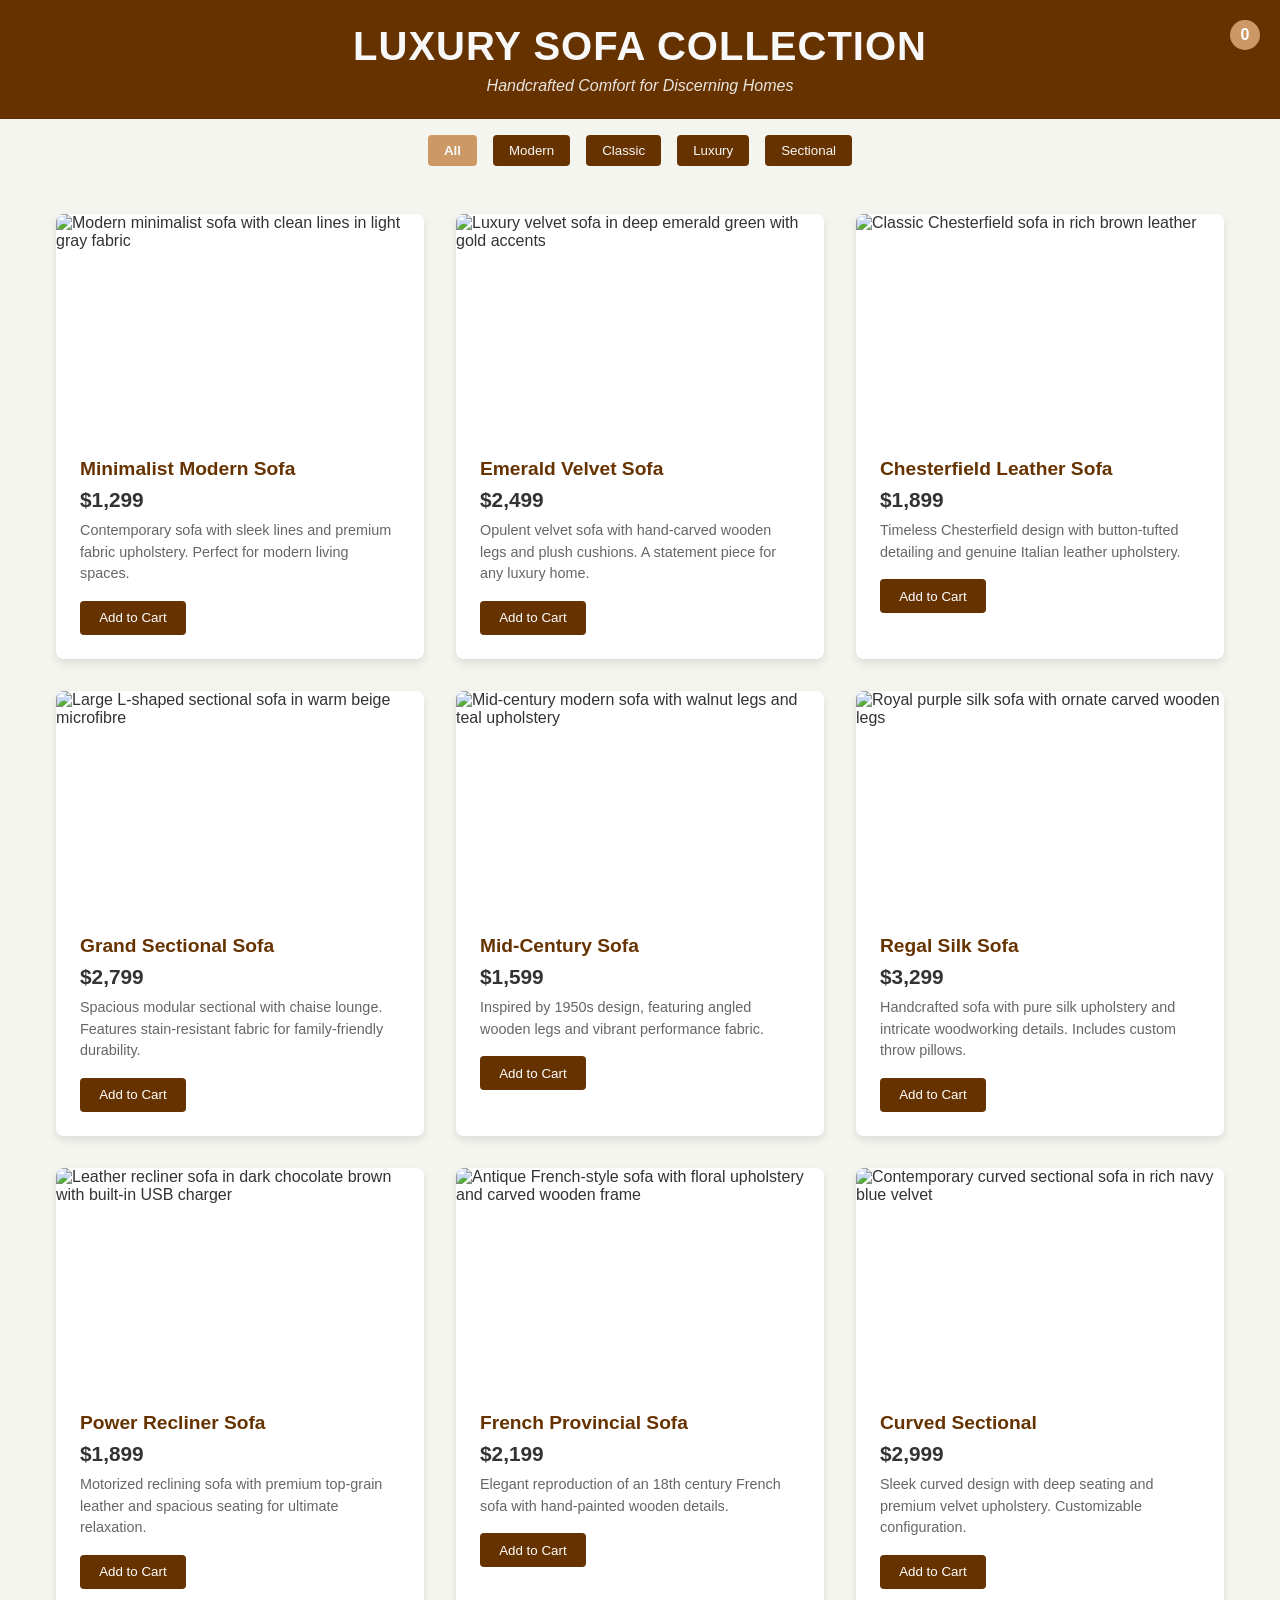
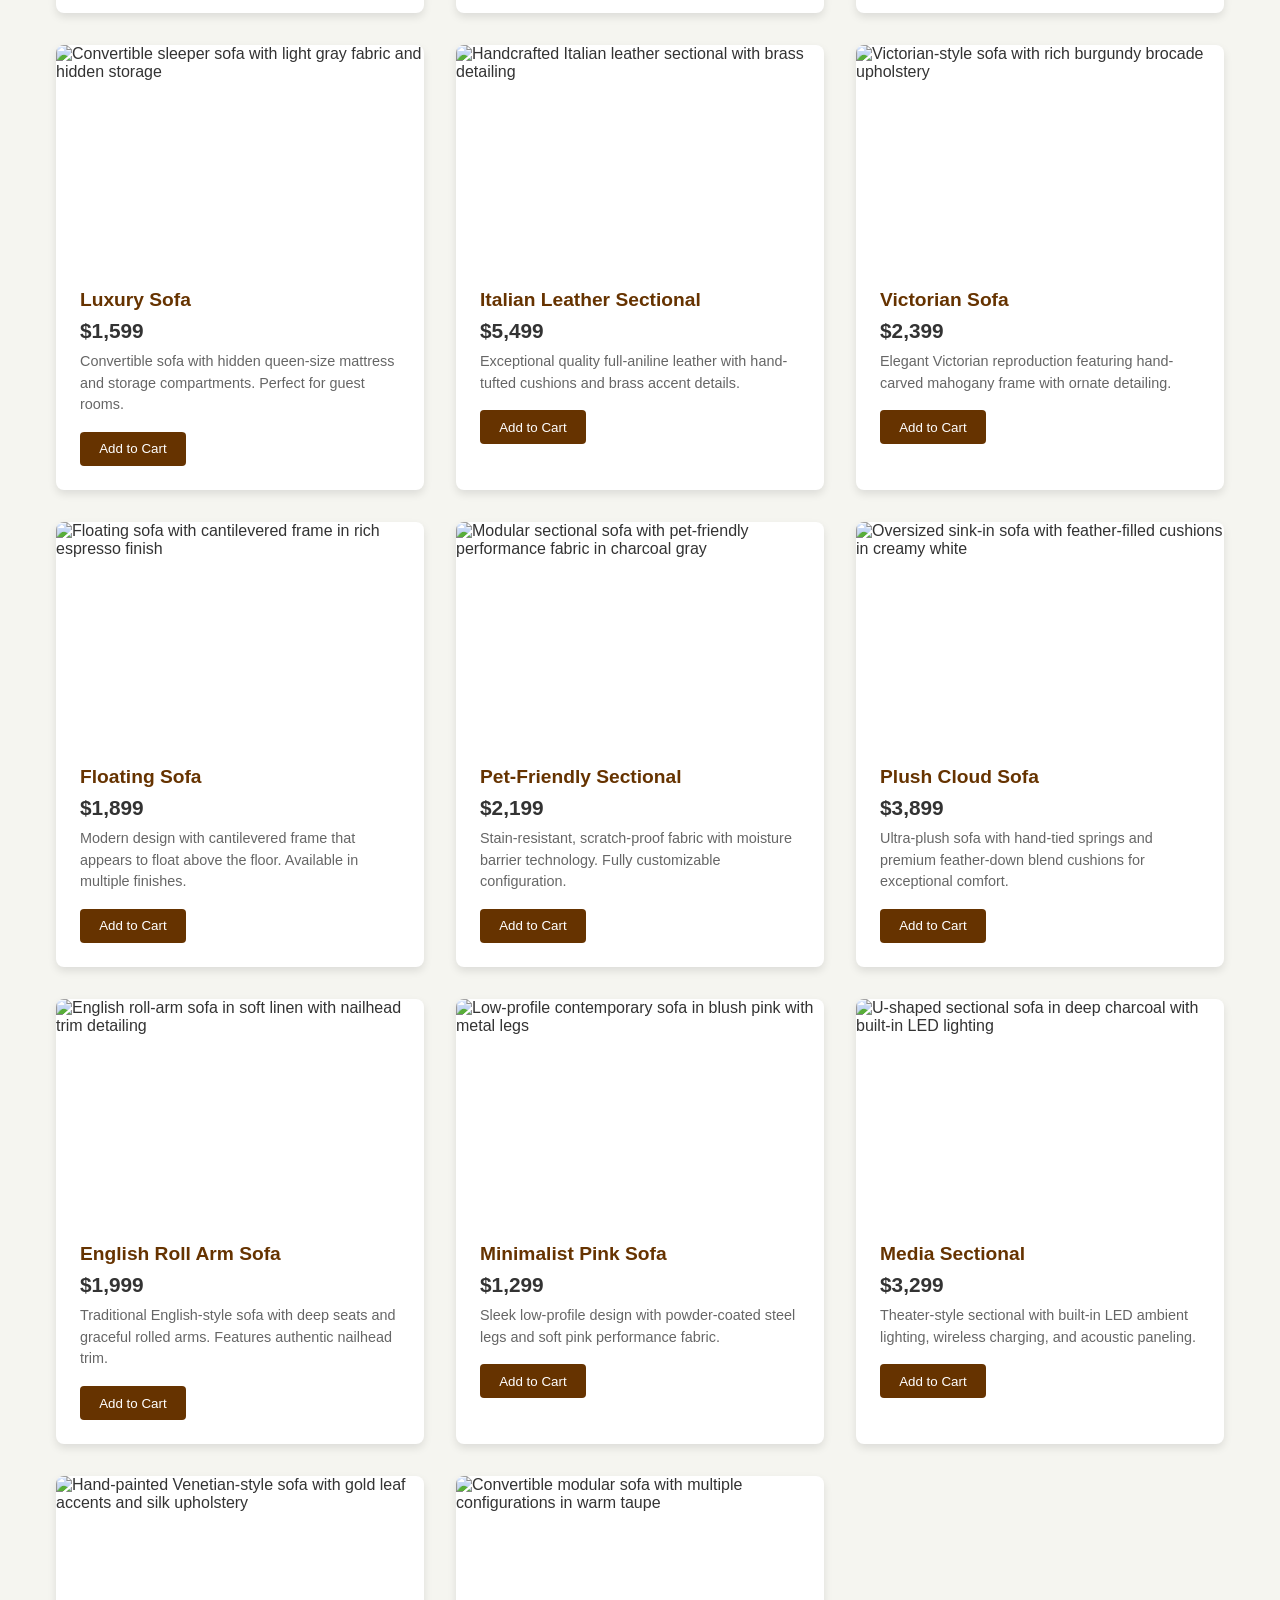
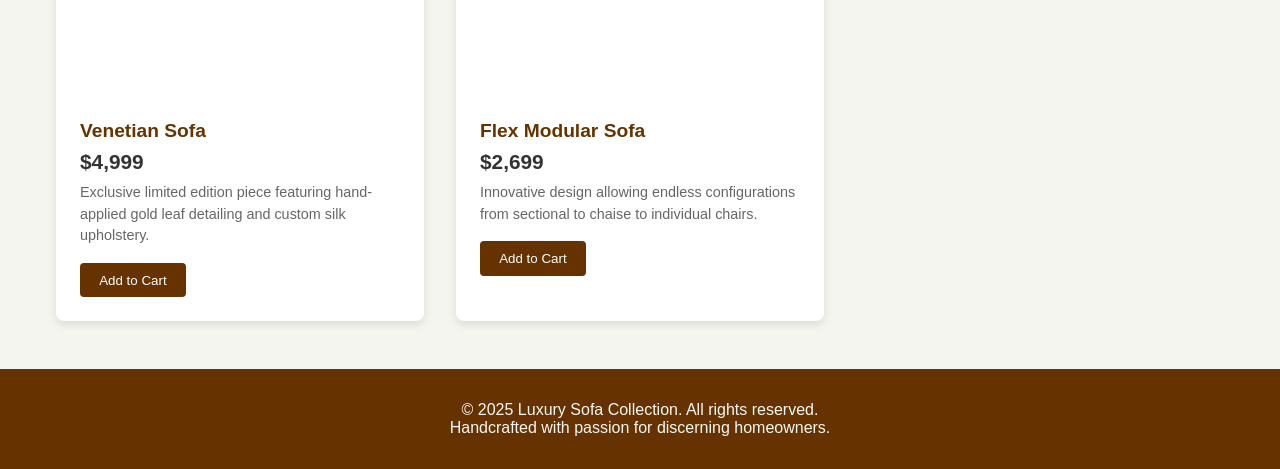
==== sofaCollection.html @ 9638f10d "Add files via upload" ====
<!DOCTYPE html>
<html lang="en">
<head>
    <meta charset="UTF-8">
    <meta name="viewport" content="width=device-width, initial-scale=1.0">
    <title>Luxury Sofa Collection</title>
    <link rel="stylesheet" href="https://cdnjs.cloudflare.com/ajax/libs/font-awesome/6.4.0/css/all.min.css">
    <style>
        :root {
            --primary-color: #663300;
            --secondary-color: #f5f5f0;
            --accent-color: #cc9966;
            --text-dark: #333;
            --text-light: #f8f8f8;
        }

        * {
            margin: 0;
            padding: 0;
            box-sizing: border-box;
            font-family: 'Segoe UI', Tahoma, Geneva, Verdana, sans-serif;
        }

        body {
            background-color: var(--secondary-color);
            color: var(--text-dark);
        }

        header {
            background-color: var(--primary-color);
            color: var(--text-light);
            padding: 1.5rem;
            text-align: center;
            box-shadow: 0 4px 12px rgba(0, 0, 0, 0.1);
        }

        .header-content {
            max-width: 1200px;
            margin: 0 auto;
        }

        h1 {
            font-size: 2.5rem;
            margin-bottom: 0.5rem;
            letter-spacing: 1px;
        }

        .tagline {
            font-style: italic;
            opacity: 0.9;
        }

        .filters {
            display: flex;
            justify-content: center;
            gap: 1rem;
            padding: 1rem;
            background-color: var(--secondary-color);
            flex-wrap: wrap;
        }

        .filter-btn {
            padding: 0.5rem 1rem;
            border: none;
            background-color: var(--primary-color);
            color: var(--text-light);
            border-radius: 4px;
            cursor: pointer;
            transition: all 0.3s ease;
        }

        .filter-btn:hover {
            background-color: var(--accent-color);
            transform: translateY(-2px);
        }

        .filter-btn.active {
            background-color: var(--accent-color);
            font-weight: bold;
        }

        .container {
            max-width: 1200px;
            margin: 2rem auto;
            padding: 0 1rem;
        }

        .gallery {
            display: grid;
            grid-template-columns: repeat(auto-fill, minmax(280px, 1fr));
            gap: 2rem;
        }

        .furniture-card {
            background: white;
            border-radius: 8px;
            overflow: hidden;
            box-shadow: 0 4px 8px rgba(0, 0, 0, 0.1);
            transition: transform 0.3s ease, box-shadow 0.3s ease;
        }

        .furniture-card:hover {
            transform: translateY(-5px);
            box-shadow: 0 8px 16px rgba(0, 0, 0, 0.15);
        }

        .card-image {
            height: 220px;
            overflow: hidden;
        }

        .card-image img {
            width: 100%;
            height: 100%;
            object-fit: cover;
            transition: transform 0.5s ease;
        }

        .furniture-card:hover .card-image img {
            transform: scale(1.05);
        }

        .card-content {
            padding: 1.5rem;
        }

        .card-title {
           
            font-size: 1.2rem;
            margin-bottom: 0.5rem;
            color: var(--primary-color);
        }

        .card-price {
            font-size: 1.3rem;
            font-weight: bold;
            color: var(--text-dark);
            margin-bottom: 0.5rem;
        }

        .card-description {
            font-size: 0.9rem;
            color: #666;
            margin-bottom: 1rem;
            line-height: 1.5;
        }

        .card-footer {
            display: flex;
            justify-content: space-between;
            align-items: center;
        }

        .add-to-cart {
            padding: 0.6rem 1.2rem;
            background-color: var(--primary-color);
            color: white;
            border: none;
            border-radius: 4px;
            cursor: pointer;
            transition: background-color 0.3s ease;
        }

        .add-to-cart:hover {
            background-color: var(--accent-color);
        }

        .cart-items-count {
            position: fixed;
            top: 20px;
            right: 20px;
            background-color: var(--accent-color);
            color: white;
            width: 30px;
            height: 30px;
            border-radius: 50%;
            display: flex;
            justify-content: center;
            align-items: center;
            font-weight: bold;
            z-index: 100;
        }

        .notification {
            position: fixed;
            top: 20px;
            left: 50%;
            transform: translateX(-50%);
            background-color: var(--accent-color);
            color: white;
            padding: 10px 20px;
            border-radius: 4px;
            box-shadow: 0 2px 8px rgba(0, 0, 0, 0.2);
            opacity: 0;
            transition: opacity 0.3s ease;
            z-index: 100;
        }

        .show-notification {
            opacity: 1;
        }

        footer {
            background-color: var(--primary-color);
            color: var(--text-light);
            text-align: center;
            padding: 2rem;
            margin-top: 3rem;
        }

        @media (max-width: 768px) {
            .gallery {
                grid-template-columns: repeat(auto-fill, minmax(240px, 1fr));
                gap: 1.5rem;
            }

            h1 {
                font-size: 2rem;
            }
        }

        @media (max-width: 480px) {
            .gallery {
                grid-template-columns: 1fr;
                gap: 1rem;
            }

            .filters {
                flex-direction: column;
                align-items: center;
            }
        }
    </style>
</head>
<body>
    <header>
        <div class="header-content">
            <h1>LUXURY SOFA COLLECTION</h1>
            <p class="tagline">Handcrafted Comfort for Discerning Homes</p>
        </div>
    </header>

    <div class="filters">
        <button class="filter-btn active" data-category="all">All</button>
        <button class="filter-btn" data-category="modern">Modern</button>
        <button class="filter-btn" data-category="classic">Classic</button>
        <button class="filter-btn" data-category="luxury">Luxury</button>
        <button class="filter-btn" data-category="sectional">Sectional</button>
    </div>

    <div class="container">
        <div class="gallery">
            <!-- Item 1 -->
            <div class="furniture-card" data-category="modern">
                <div class="card-image">
                    <img src="photos/sofas/graySofa.png" alt="Modern minimalist sofa with clean lines in light gray fabric" />
                </div>
                <div class="card-content">
                    <h3 class="card-title">Minimalist Modern Sofa</h3>
                    <div class="card-price">$1,299</div>
                    <p class="card-description">Contemporary sofa with sleek lines and premium fabric upholstery. Perfect for modern living spaces.</p>
                    <div class="card-footer">
                        <button class="add-to-cart" data-id="1">Add to Cart</button>
                    </div>
                </div>
            </div>

            <!-- Item 2 -->
            <div class="furniture-card" data-category="luxury">
                <div class="card-image">
                    <img src="photos/sofas/Emerald Velvet Sofa.jpg" alt="Luxury velvet sofa in deep emerald green with gold accents" />
                </div>
                <div class="card-content">
                    <h3 class="card-title">Emerald Velvet Sofa</h3>
                    <div class="card-price">$2,499</div>
                    <p class="card-description">Opulent velvet sofa with hand-carved wooden legs and plush cushions. A statement piece for any luxury home.</p>
                    <div class="card-footer">
                        <button class="add-to-cart" data-id="2">Add to Cart</button>
                    </div>
                </div>
            </div>

            <!-- Item 3 -->
            <div class="furniture-card" data-category="classic">
                <div class="card-image">
                    <img src="photos/sofas/lightblue.png" alt="Classic Chesterfield sofa in rich brown leather" />
                </div>
                <div class="card-content">
                    <h3 class="card-title">Chesterfield Leather Sofa</h3>
                    <div class="card-price">$1,899</div>
                    <p class="card-description">Timeless Chesterfield design with button-tufted detailing and genuine Italian leather upholstery.</p>
                    <div class="card-footer">
                        <button class="add-to-cart" data-id="3">Add to Cart</button>
                    </div>
                </div>
            </div>

            <!-- Item 4 -->
            <div class="furniture-card" data-category="sectional">
                <div class="card-image">
                    <img src="photos/sofas/lightgraySofa.png" alt="Large L-shaped sectional sofa in warm beige microfibre" />
                </div>
                <div class="card-content">
                    <h3 class="card-title">Grand Sectional Sofa</h3>
                    <div class="card-price">$2,799</div>
                    <p class="card-description">Spacious modular sectional with chaise lounge. Features stain-resistant fabric for family-friendly durability.</p>
                    <div class="card-footer">
                        <button class="add-to-cart" data-id="4">Add to Cart</button>
                    </div>
                </div>
            </div>

            <!-- Item 5 -->
            <div class="furniture-card" data-category="modern">
                <div class="card-image">
                    <img src="photos/sofas/Mid-Century Sofa.jpg" alt="Mid-century modern sofa with walnut legs and teal upholstery" />
                </div>
                <div class="card-content">
                    <h3 class="card-title">Mid-Century Sofa</h3>
                    <div class="card-price">$1,599</div>
                    <p class="card-description">Inspired by 1950s design, featuring angled wooden legs and vibrant performance fabric.</p>
                    <div class="card-footer">
                        <button class="add-to-cart" data-id="5">Add to Cart</button>
                    </div>
                </div>
            </div>

            <!-- Item 6 -->
            <div class="furniture-card" data-category="luxury">
                <div class="card-image">
                    <img src="photos/sofas/sofa1.jpg" alt="Royal purple silk sofa with ornate carved wooden legs" />
                </div>
                <div class="card-content">
                    <h3 class="card-title">Regal Silk Sofa</h3>
                    <div class="card-price">$3,299</div>
                    <p class="card-description">Handcrafted sofa with pure silk upholstery and intricate woodworking details. Includes custom throw pillows.</p>
                    <div class="card-footer">
                        <button class="add-to-cart" data-id="6">Add to Cart</button>
                    </div>
                </div>
            </div>

            <!-- Item 7 -->
            <div class="furniture-card" data-category="modern">
                <div class="card-image">
                    <img src="photos/sofas/white2.jpg" alt="Leather recliner sofa in dark chocolate brown with built-in USB charger" />
                </div>
                <div class="card-content">
                    <h3 class="card-title">Power Recliner Sofa</h3>
                    <div class="card-price">$1,899</div>
                    <p class="card-description">Motorized reclining sofa with premium top-grain leather and spacious seating for ultimate relaxation.</p>
                    <div class="card-footer">
                        <button class="add-to-cart" data-id="7">Add to Cart</button>
                    </div>
                </div>
            </div>

            <!-- Item 8 -->
            <div class="furniture-card" data-category="classic">
                <div class="card-image">
                    <img src="photos/sofas/luxury.jpg" alt="Antique French-style sofa with floral upholstery and carved wooden frame" />
                </div>
                <div class="card-content">
                    <h3 class="card-title">French Provincial Sofa</h3>
                    <div class="card-price">$2,199</div>
                    <p class="card-description">Elegant reproduction of an 18th century French sofa with hand-painted wooden details.</p>
                    <div class="card-footer">
                        <button class="add-to-cart" data-id="8">Add to Cart</button>
                    </div>
                </div>
            </div>

            <!-- Item 9 -->
            <div class="furniture-card" data-category="sectional">
                <div class="card-image">
                    <img src="photos/sofas/lightSofa.png" alt="Contemporary curved sectional sofa in rich navy blue velvet" />
                </div>
                <div class="card-content">
                    <h3 class="card-title">Curved Sectional</h3>
                    <div class="card-price">$2,999</div>
                    <p class="card-description">Sleek curved design with deep seating and premium velvet upholstery. Customizable configuration.</p>
                    <div class="card-footer">
                        <button class="add-to-cart" data-id="9">Add to Cart</button>
                    </div>
                </div>
            </div>

            <!-- Item 10 -->
            <div class="furniture-card" data-category="modern">
                <div class="card-image">
                    <img src="photos/sofas/Oe-fashion Luxury Furniture Chesterfield Couch One….jpg" alt="Convertible sleeper sofa with light gray fabric and hidden storage" />
                </div>
                <div class="card-content">
                    <h3 class="card-title">Luxury Sofa</h3>
                    <div class="card-price">$1,599</div>
                    <p class="card-description">Convertible sofa with hidden queen-size mattress and storage compartments. Perfect for guest rooms.</p>
                    <div class="card-footer">
                        <button class="add-to-cart" data-id="10">Add to Cart</button>
                    </div>
                </div>
            </div>

            <!-- Item 11 -->
            <div class="furniture-card" data-category="luxury">
                <div class="card-image">
                    <img src="photos/sofas/luxurySofa.png" alt="Handcrafted Italian leather sectional with brass detailing" />
                </div>
                <div class="card-content">
                    <h3 class="card-title">Italian Leather Sectional</h3>
                    <div class="card-price">$5,499</div>
                    <p class="card-description">Exceptional quality full-aniline leather with hand-tufted cushions and brass accent details.</p>
                    <div class="card-footer">
                        <button class="add-to-cart" data-id="11">Add to Cart</button>
                    </div>
                </div>
            </div>

            <!-- Item 12 -->
            <div class="furniture-card" data-category="classic">
                <div class="card-image">
                    <img src="photos/sofas/b_Sofa.jpg" alt="Victorian-style sofa with rich burgundy brocade upholstery" />
                </div>
                <div class="card-content">
                    <h3 class="card-title">Victorian Sofa</h3>
                    <div class="card-price">$2,399</div>
                    <p class="card-description">Elegant Victorian reproduction featuring hand-carved mahogany frame with ornate detailing.</p>
                    <div class="card-footer">
                        <button class="add-to-cart" data-id="12">Add to Cart</button>
                    </div>
                </div>
            </div>

            <!-- Item 13 -->
            <div class="furniture-card" data-category="modern">
                <div class="card-image">
                    <img src="photos/sofas/white2Sofa.png" alt="Floating sofa with cantilevered frame in rich espresso finish" />
                </div>
                <div class="card-content">
                    <h3 class="card-title">Floating Sofa</h3>
                    <div class="card-price">$1,899</div>
                    <p class="card-description">Modern design with cantilevered frame that appears to float above the floor. Available in multiple finishes.</p>
                    <div class="card-footer">
                        <button class="add-to-cart" data-id="13">Add to Cart</button>
                    </div>
                </div>
            </div>

            <!-- Item 14 -->
            <div class="furniture-card" data-category="sectional">
                <div class="card-image">
                    <img src="photos/sofas/Pet-Friendly Sectional.jpg" alt="Modular sectional sofa with pet-friendly performance fabric in charcoal gray" />
                </div>
                <div class="card-content">
                    <h3 class="card-title">Pet-Friendly Sectional</h3>
                    <div class="card-price">$2,199</div>
                    <p class="card-description">Stain-resistant, scratch-proof fabric with moisture barrier technology. Fully customizable configuration.</p>
                    <div class="card-footer">
                        <button class="add-to-cart" data-id="14">Add to Cart</button>
                    </div>
                </div>
            </div>

            <!-- Item 15 -->
            <div class="furniture-card" data-category="luxury">
                <div class="card-image">
                    <img src="photos/sofas/b_Sofa2.jpg" alt="Oversized sink-in sofa with feather-filled cushions in creamy white" />
                </div>
                <div class="card-content">
                    <h3 class="card-title">Plush Cloud Sofa</h3>
                    <div class="card-price">$3,899</div>
                    <p class="card-description">Ultra-plush sofa with hand-tied springs and premium feather-down blend cushions for exceptional comfort.</p>
                    <div class="card-footer">
                        <button class="add-to-cart" data-id="15">Add to Cart</button>
                    </div>
                </div>
            </div>

            <!-- Item 16 -->
            <div class="furniture-card" data-category="classic">
                <div class="card-image">
                    <img src="photos/sofas/English Roll Arm Sofa.jpg" alt="English roll-arm sofa in soft linen with nailhead trim detailing" />
                </div>
                <div class="card-content">
                    <h3 class="card-title">English Roll Arm Sofa</h3>
                    <div class="card-price">$1,999</div>
                    <p class="card-description">Traditional English-style sofa with deep seats and graceful rolled arms. Features authentic nailhead trim.</p>
                    <div class="card-footer">
                        <button class="add-to-cart" data-id="16">Add to Cart</button>
                    </div>
                </div>
            </div>

            <!-- Item 17 -->
            <div class="furniture-card" data-category="modern">
                <div class="card-image">
                    <img src="photos/sofas/pinkSofa.jpg" alt="Low-profile contemporary sofa in blush pink with metal legs" />
                </div>
                <div class="card-content">
                    <h3 class="card-title">Minimalist Pink Sofa</h3>
                    <div class="card-price">$1,299</div>
                    <p class="card-description">Sleek low-profile design with powder-coated steel legs and soft pink performance fabric.</p>
                    <div class="card-footer">
                        <button class="add-to-cart" data-id="17">Add to Cart</button>
                    </div>
                </div>
            </div>

            <!-- Item 18 -->
            <div class="furniture-card" data-category="sectional">
                <div class="card-image">
                    <img src="photos/sofas/Media Sectional.jpg" alt="U-shaped sectional sofa in deep charcoal with built-in LED lighting" />
                </div>
                <div class="card-content">
                    <h3 class="card-title">Media Sectional</h3>
                    <div class="card-price">$3,299</div>
                    <p class="card-description">Theater-style sectional with built-in LED ambient lighting, wireless charging, and acoustic paneling.</p>
                    <div class="card-footer">
                        <button class="add-to-cart" data-id="18">Add to Cart</button>
                    </div>
                </div>
            </div>

            <!-- Item 19 -->
            <div class="furniture-card" data-category="luxury">
                <div class="card-image">
                    <img src="photos/sofas/brownSofa.png" alt="Hand-painted Venetian-style sofa with gold leaf accents and silk upholstery" />
                </div>
                <div class="card-content">
                    <h3 class="card-title">Venetian Sofa</h3>
                    <div class="card-price">$4,999</div>
                    <p class="card-description">Exclusive limited edition piece featuring hand-applied gold leaf detailing and custom silk upholstery.</p>
                    <div class="card-footer">
                        <button class="add-to-cart" data-id="19">Add to Cart</button>
                    </div>
                </div>
            </div>

            <!-- Item 20 -->
            <div class="furniture-card" data-category="modern">
                <div class="card-image">
                    <img src="photos/sofas/Flex Modular Sofa.jpg" alt="Convertible modular sofa with multiple configurations in warm taupe" />
                </div>
                <div class="card-content">
                    <h3 class="card-title">Flex Modular Sofa</h3>
                    <div class="card-price">$2,699</div>
                    <p class="card-description">Innovative design allowing endless configurations from sectional to chaise to individual chairs.</p>
                    <div class="card-footer">
                        <button class="add-to-cart" data-id="20">Add to Cart</button>
                    </div>
                </div>
            </div>
        </div>
    </div>

    <div class="cart-items-count" id="cartCount">0</div>
    <div class="notification" id="notification">Item added to cart!</div>

    <footer>
        <p>&copy; 2025 Luxury Sofa Collection. All rights reserved.</p>
        <p>Handcrafted with passion for discerning homeowners.</p>
    </footer>

    <script>
        document.addEventListener('DOMContentLoaded', function() {
            // Filter functionality
            const filterButtons = document.querySelectorAll('.filter-btn');
            const furnitureCards = document.querySelectorAll('.furniture-card');
            
            filterButtons.forEach(button => {
                button.addEventListener('click', function() {
                    // Remove active class from all buttons
                    filterButtons.forEach(btn => btn.classList.remove('active'));
                    // Add active class to clicked button
                    this.classList.add('active');
                    
                    const category = this.dataset.category;
                    
                    // Filter furniture cards
                    furnitureCards.forEach(card => {
                        if (category === 'all' || card.dataset.category === category) {
                            card.style.display = 'block';
                        } else {
                            card.style.display = 'none';
                        }
                    });
                });
            });

            // Shopping cart functionality
            const cartCount = document.getElementById('cartCount');
            const notification = document.getElementById('notification');
            const addToCartButtons = document.querySelectorAll('.add-to-cart');
            let itemCount = 0;

            addToCartButtons.forEach(button => {
                button.addEventListener('click', function() {
                    const itemId = this.dataset.id;
                    itemCount++;
                    cartCount.textContent = itemCount;
                    
                    // Show notification
                    notification.classList.add('show-notification');
                    
                    // Hide notification after 3 seconds
                    setTimeout(() => {
                        notification.classList.remove('show-notification');
                    }, 3000);
                    
                    // Here you would normally send the item ID to your cart system
                    console.log(`Item ${itemId} added to cart`);
                });
            });

            // Preload animations when elements come into view
            const observer = new IntersectionObserver((entries) => {
                entries.forEach(entry => {
                    if (entry.isIntersecting) {
                        entry.target.style.opacity = '1';
                        entry.target.style.transform = 'translateY(0)';
                    }
                });
            }, { threshold: 0.1 });

            furnitureCards.forEach(card => {
                card.style.opacity = '0';
                card.style.transform = 'translateY(20px)';
                card.style.transition = 'opacity 0.5s ease, transform 0.5s ease';
                observer.observe(card);
            });
        });
    </script>
</body>
</html>
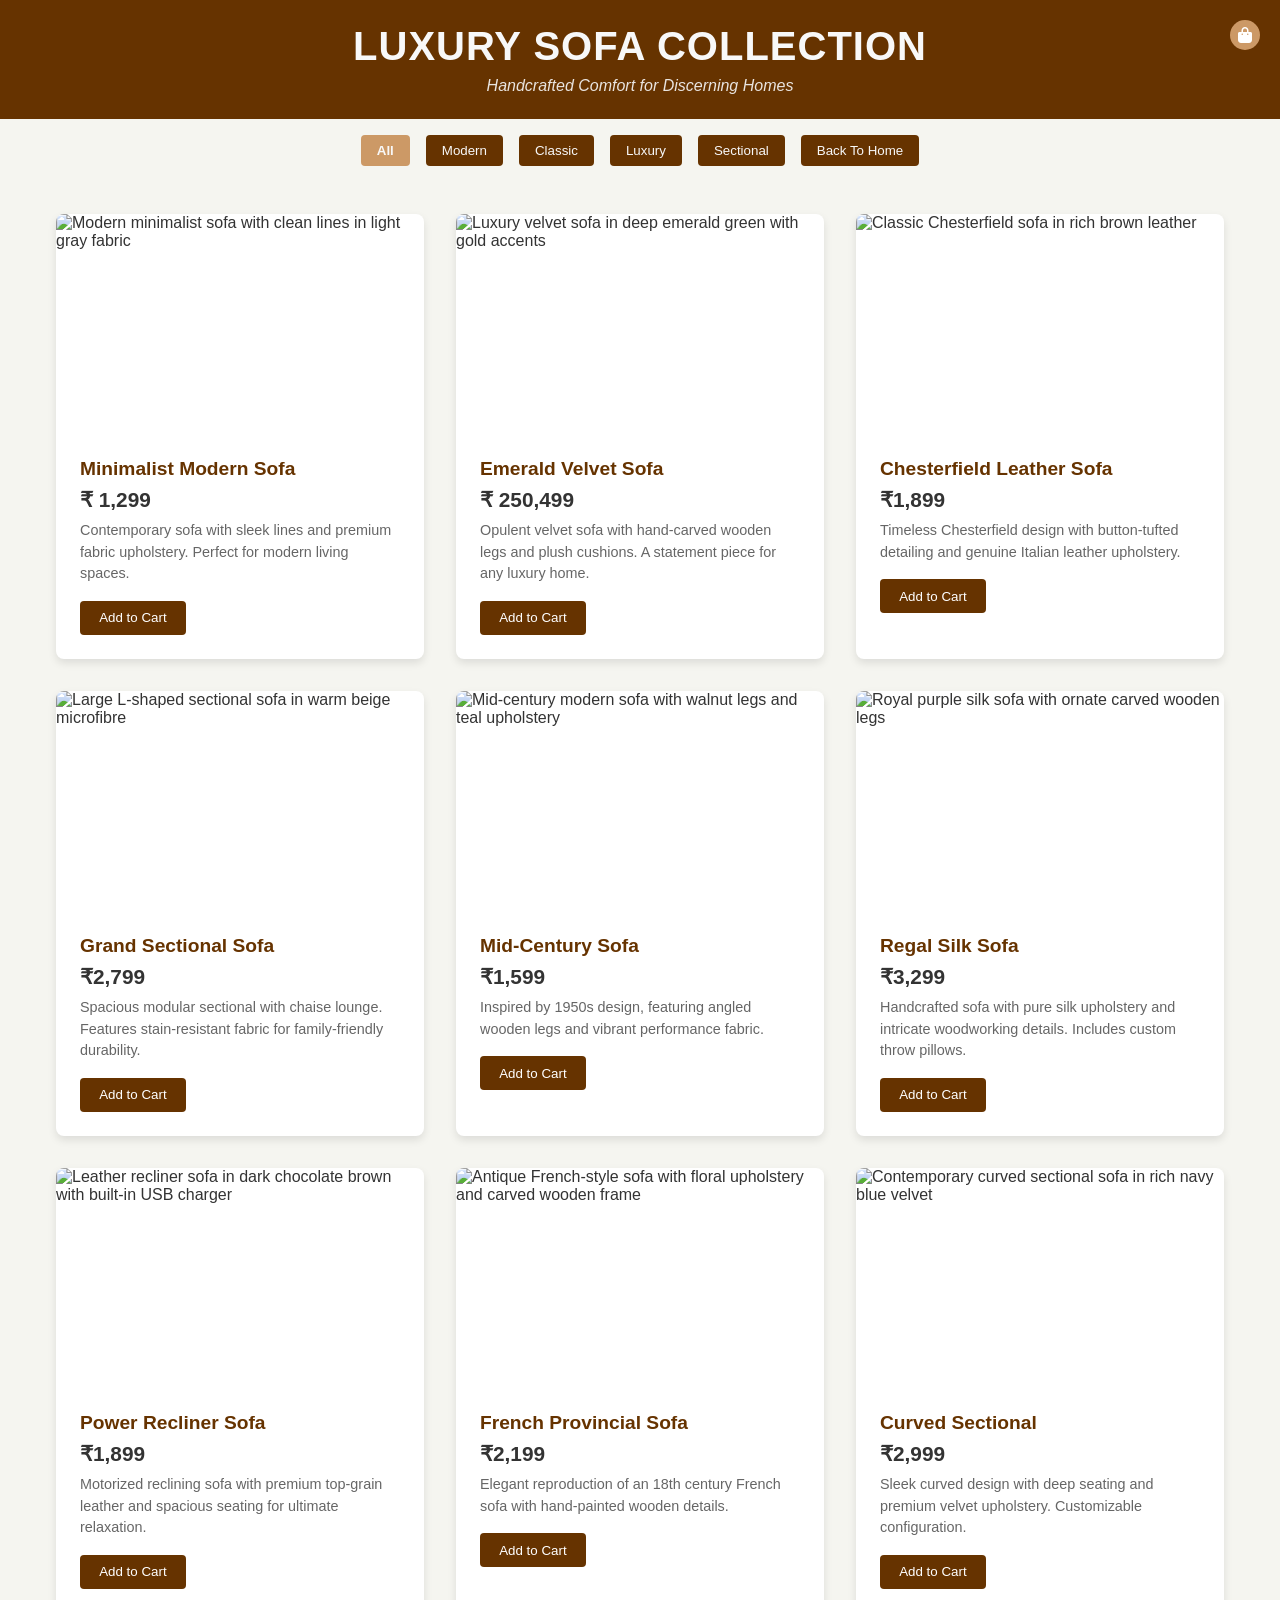
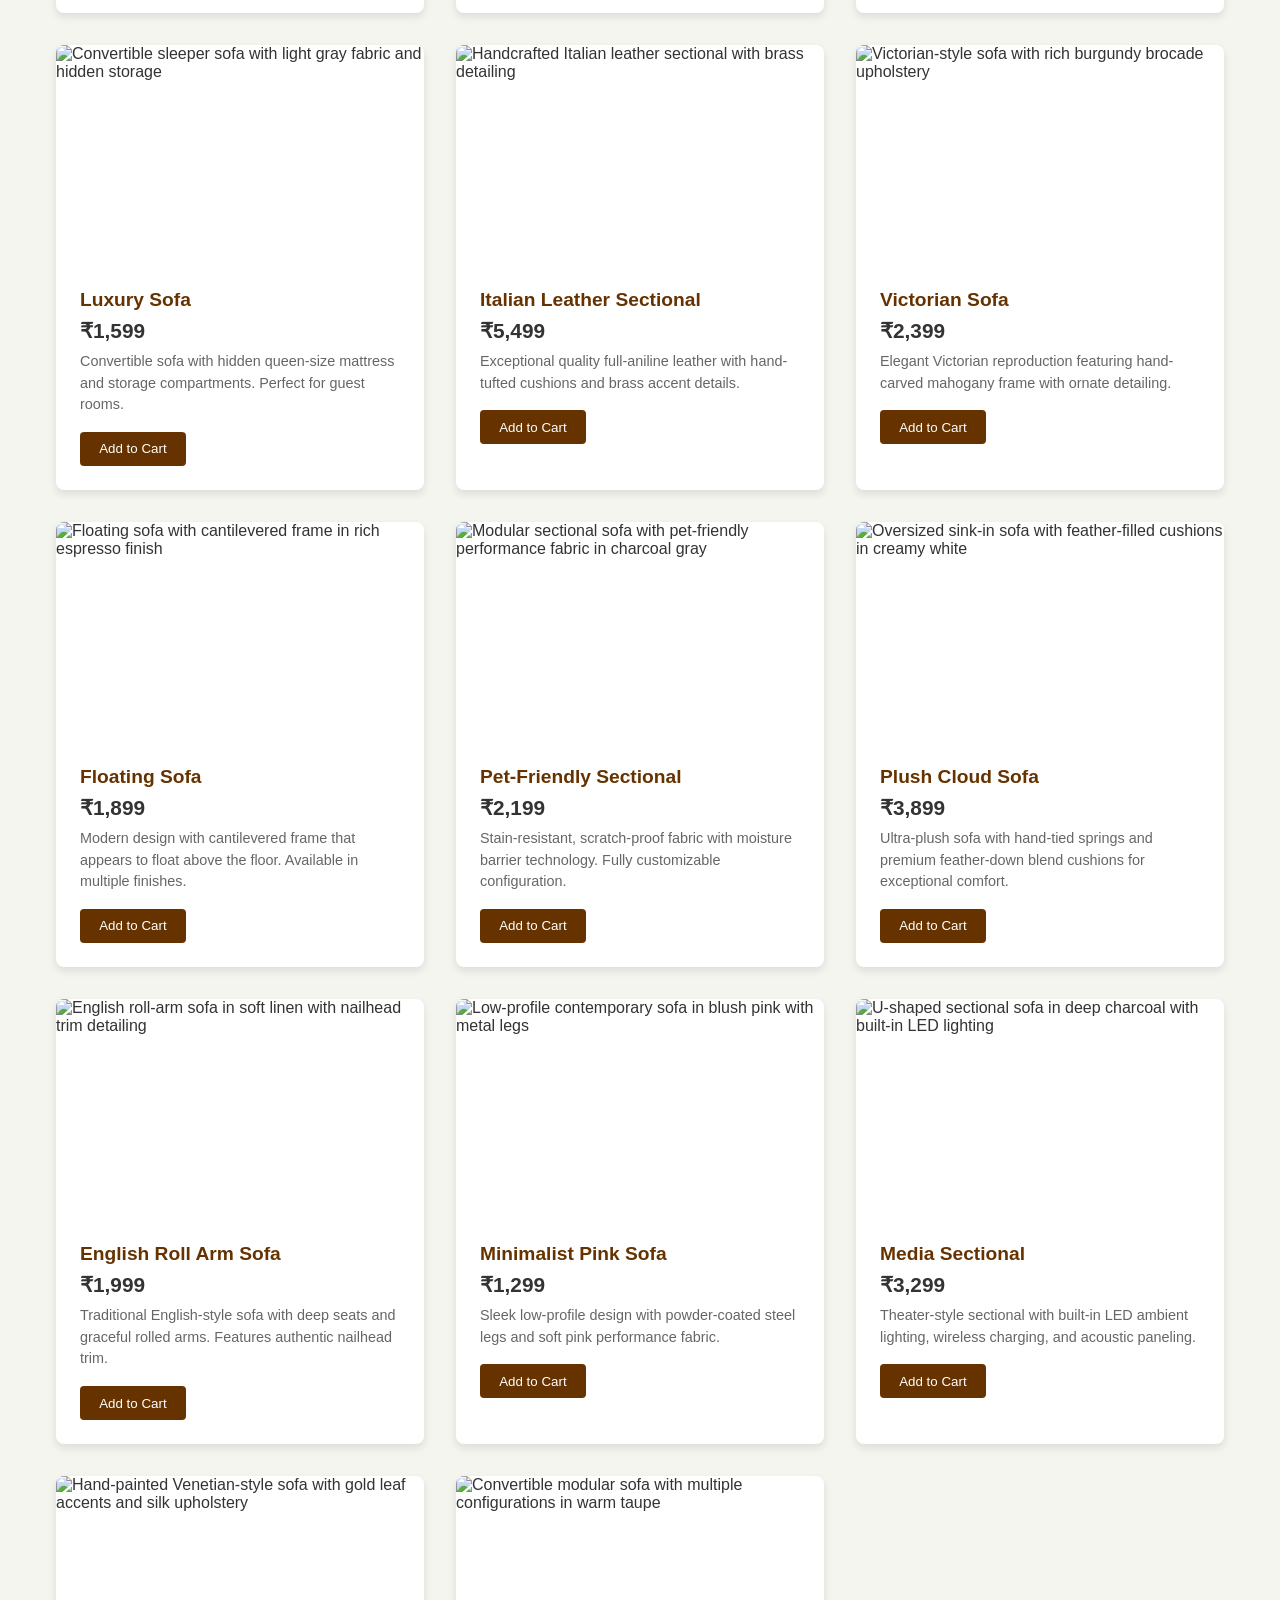
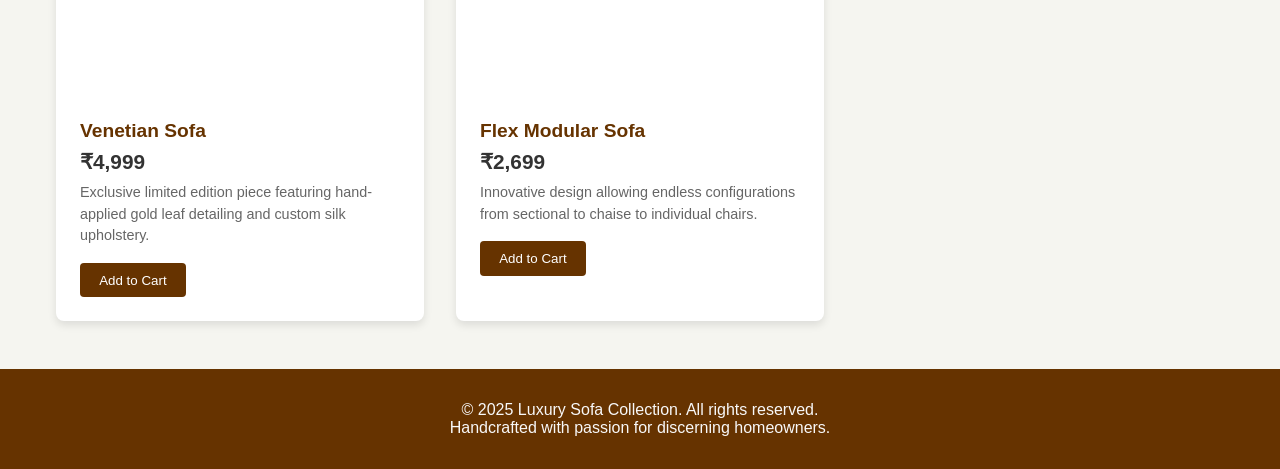
==== commit f7318d59: "Update sofaCollection.html" ====
--- a/sofaCollection.html
+++ b/sofaCollection.html
@@ -237,6 +237,7 @@
         <div class="header-content">
             <h1>LUXURY SOFA COLLECTION</h1>
             <p class="tagline">Handcrafted Comfort for Discerning Homes</p>
+             
         </div>
     </header>
 
@@ -246,6 +247,10 @@
         <button class="filter-btn" data-category="classic">Classic</button>
         <button class="filter-btn" data-category="luxury">Luxury</button>
         <button class="filter-btn" data-category="sectional">Sectional</button>
+        
+        <div><a href="index.html">
+        <button class="filter-btn">Back To Home</button>
+        </div></a>
     </div>
 
     <div class="container">
@@ -257,7 +262,7 @@
                 </div>
                 <div class="card-content">
                     <h3 class="card-title">Minimalist Modern Sofa</h3>
-                    <div class="card-price">$1,299</div>
+                    <div class="card-price">₹ 1,299</div>
                     <p class="card-description">Contemporary sofa with sleek lines and premium fabric upholstery. Perfect for modern living spaces.</p>
                     <div class="card-footer">
                         <button class="add-to-cart" data-id="1">Add to Cart</button>
@@ -272,7 +277,7 @@
                 </div>
                 <div class="card-content">
                     <h3 class="card-title">Emerald Velvet Sofa</h3>
-                    <div class="card-price">$2,499</div>
+                    <div class="card-price">₹ 250,499</div>
                     <p class="card-description">Opulent velvet sofa with hand-carved wooden legs and plush cushions. A statement piece for any luxury home.</p>
                     <div class="card-footer">
                         <button class="add-to-cart" data-id="2">Add to Cart</button>
@@ -287,7 +292,7 @@
                 </div>
                 <div class="card-content">
                     <h3 class="card-title">Chesterfield Leather Sofa</h3>
-                    <div class="card-price">$1,899</div>
+                    <div class="card-price">₹1,899</div>
                     <p class="card-description">Timeless Chesterfield design with button-tufted detailing and genuine Italian leather upholstery.</p>
                     <div class="card-footer">
                         <button class="add-to-cart" data-id="3">Add to Cart</button>
@@ -302,7 +307,7 @@
                 </div>
                 <div class="card-content">
                     <h3 class="card-title">Grand Sectional Sofa</h3>
-                    <div class="card-price">$2,799</div>
+                    <div class="card-price">₹2,799</div>
                     <p class="card-description">Spacious modular sectional with chaise lounge. Features stain-resistant fabric for family-friendly durability.</p>
                     <div class="card-footer">
                         <button class="add-to-cart" data-id="4">Add to Cart</button>
@@ -317,7 +322,7 @@
                 </div>
                 <div class="card-content">
                     <h3 class="card-title">Mid-Century Sofa</h3>
-                    <div class="card-price">$1,599</div>
+                    <div class="card-price">₹1,599</div>
                     <p class="card-description">Inspired by 1950s design, featuring angled wooden legs and vibrant performance fabric.</p>
                     <div class="card-footer">
                         <button class="add-to-cart" data-id="5">Add to Cart</button>
@@ -332,7 +337,7 @@
                 </div>
                 <div class="card-content">
                     <h3 class="card-title">Regal Silk Sofa</h3>
-                    <div class="card-price">$3,299</div>
+                    <div class="card-price">₹3,299</div>
                     <p class="card-description">Handcrafted sofa with pure silk upholstery and intricate woodworking details. Includes custom throw pillows.</p>
                     <div class="card-footer">
                         <button class="add-to-cart" data-id="6">Add to Cart</button>
@@ -347,7 +352,7 @@
                 </div>
                 <div class="card-content">
                     <h3 class="card-title">Power Recliner Sofa</h3>
-                    <div class="card-price">$1,899</div>
+                    <div class="card-price">₹1,899</div>
                     <p class="card-description">Motorized reclining sofa with premium top-grain leather and spacious seating for ultimate relaxation.</p>
                     <div class="card-footer">
                         <button class="add-to-cart" data-id="7">Add to Cart</button>
@@ -362,7 +367,7 @@
                 </div>
                 <div class="card-content">
                     <h3 class="card-title">French Provincial Sofa</h3>
-                    <div class="card-price">$2,199</div>
+                    <div class="card-price">₹2,199</div>
                     <p class="card-description">Elegant reproduction of an 18th century French sofa with hand-painted wooden details.</p>
                     <div class="card-footer">
                         <button class="add-to-cart" data-id="8">Add to Cart</button>
@@ -377,7 +382,7 @@
                 </div>
                 <div class="card-content">
                     <h3 class="card-title">Curved Sectional</h3>
-                    <div class="card-price">$2,999</div>
+                    <div class="card-price">₹2,999</div>
                     <p class="card-description">Sleek curved design with deep seating and premium velvet upholstery. Customizable configuration.</p>
                     <div class="card-footer">
                         <button class="add-to-cart" data-id="9">Add to Cart</button>
@@ -392,7 +397,7 @@
                 </div>
                 <div class="card-content">
                     <h3 class="card-title">Luxury Sofa</h3>
-                    <div class="card-price">$1,599</div>
+                    <div class="card-price">₹1,599</div>
                     <p class="card-description">Convertible sofa with hidden queen-size mattress and storage compartments. Perfect for guest rooms.</p>
                     <div class="card-footer">
                         <button class="add-to-cart" data-id="10">Add to Cart</button>
@@ -407,7 +412,7 @@
                 </div>
                 <div class="card-content">
                     <h3 class="card-title">Italian Leather Sectional</h3>
-                    <div class="card-price">$5,499</div>
+                    <div class="card-price">₹5,499</div>
                     <p class="card-description">Exceptional quality full-aniline leather with hand-tufted cushions and brass accent details.</p>
                     <div class="card-footer">
                         <button class="add-to-cart" data-id="11">Add to Cart</button>
@@ -422,7 +427,7 @@
                 </div>
                 <div class="card-content">
                     <h3 class="card-title">Victorian Sofa</h3>
-                    <div class="card-price">$2,399</div>
+                    <div class="card-price">₹2,399</div>
                     <p class="card-description">Elegant Victorian reproduction featuring hand-carved mahogany frame with ornate detailing.</p>
                     <div class="card-footer">
                         <button class="add-to-cart" data-id="12">Add to Cart</button>
@@ -437,7 +442,7 @@
                 </div>
                 <div class="card-content">
                     <h3 class="card-title">Floating Sofa</h3>
-                    <div class="card-price">$1,899</div>
+                    <div class="card-price">₹1,899</div>
                     <p class="card-description">Modern design with cantilevered frame that appears to float above the floor. Available in multiple finishes.</p>
                     <div class="card-footer">
                         <button class="add-to-cart" data-id="13">Add to Cart</button>
@@ -452,7 +457,7 @@
                 </div>
                 <div class="card-content">
                     <h3 class="card-title">Pet-Friendly Sectional</h3>
-                    <div class="card-price">$2,199</div>
+                    <div class="card-price">₹2,199</div>
                     <p class="card-description">Stain-resistant, scratch-proof fabric with moisture barrier technology. Fully customizable configuration.</p>
                     <div class="card-footer">
                         <button class="add-to-cart" data-id="14">Add to Cart</button>
@@ -467,7 +472,7 @@
                 </div>
                 <div class="card-content">
                     <h3 class="card-title">Plush Cloud Sofa</h3>
-                    <div class="card-price">$3,899</div>
+                    <div class="card-price">₹3,899</div>
                     <p class="card-description">Ultra-plush sofa with hand-tied springs and premium feather-down blend cushions for exceptional comfort.</p>
                     <div class="card-footer">
                         <button class="add-to-cart" data-id="15">Add to Cart</button>
@@ -482,7 +487,7 @@
                 </div>
                 <div class="card-content">
                     <h3 class="card-title">English Roll Arm Sofa</h3>
-                    <div class="card-price">$1,999</div>
+                    <div class="card-price">₹1,999</div>
                     <p class="card-description">Traditional English-style sofa with deep seats and graceful rolled arms. Features authentic nailhead trim.</p>
                     <div class="card-footer">
                         <button class="add-to-cart" data-id="16">Add to Cart</button>
@@ -497,7 +502,7 @@
                 </div>
                 <div class="card-content">
                     <h3 class="card-title">Minimalist Pink Sofa</h3>
-                    <div class="card-price">$1,299</div>
+                    <div class="card-price">₹1,299</div>
                     <p class="card-description">Sleek low-profile design with powder-coated steel legs and soft pink performance fabric.</p>
                     <div class="card-footer">
                         <button class="add-to-cart" data-id="17">Add to Cart</button>
@@ -512,7 +517,7 @@
                 </div>
                 <div class="card-content">
                     <h3 class="card-title">Media Sectional</h3>
-                    <div class="card-price">$3,299</div>
+                    <div class="card-price">₹3,299</div>
                     <p class="card-description">Theater-style sectional with built-in LED ambient lighting, wireless charging, and acoustic paneling.</p>
                     <div class="card-footer">
                         <button class="add-to-cart" data-id="18">Add to Cart</button>
@@ -527,7 +532,7 @@
                 </div>
                 <div class="card-content">
                     <h3 class="card-title">Venetian Sofa</h3>
-                    <div class="card-price">$4,999</div>
+                    <div class="card-price">₹4,999</div>
                     <p class="card-description">Exclusive limited edition piece featuring hand-applied gold leaf detailing and custom silk upholstery.</p>
                     <div class="card-footer">
                         <button class="add-to-cart" data-id="19">Add to Cart</button>
@@ -542,7 +547,7 @@
                 </div>
                 <div class="card-content">
                     <h3 class="card-title">Flex Modular Sofa</h3>
-                    <div class="card-price">$2,699</div>
+                    <div class="card-price">₹2,699</div>
                     <p class="card-description">Innovative design allowing endless configurations from sectional to chaise to individual chairs.</p>
                     <div class="card-footer">
                         <button class="add-to-cart" data-id="20">Add to Cart</button>
@@ -552,7 +557,7 @@
         </div>
     </div>
 
-    <div class="cart-items-count" id="cartCount">0</div>
+    <div class="cart-items-count" id="cartCount"><i class="fa-solid fa-shopping-bag"></i></div>
     <div class="notification" id="notification">Item added to cart!</div>
 
     <footer>
